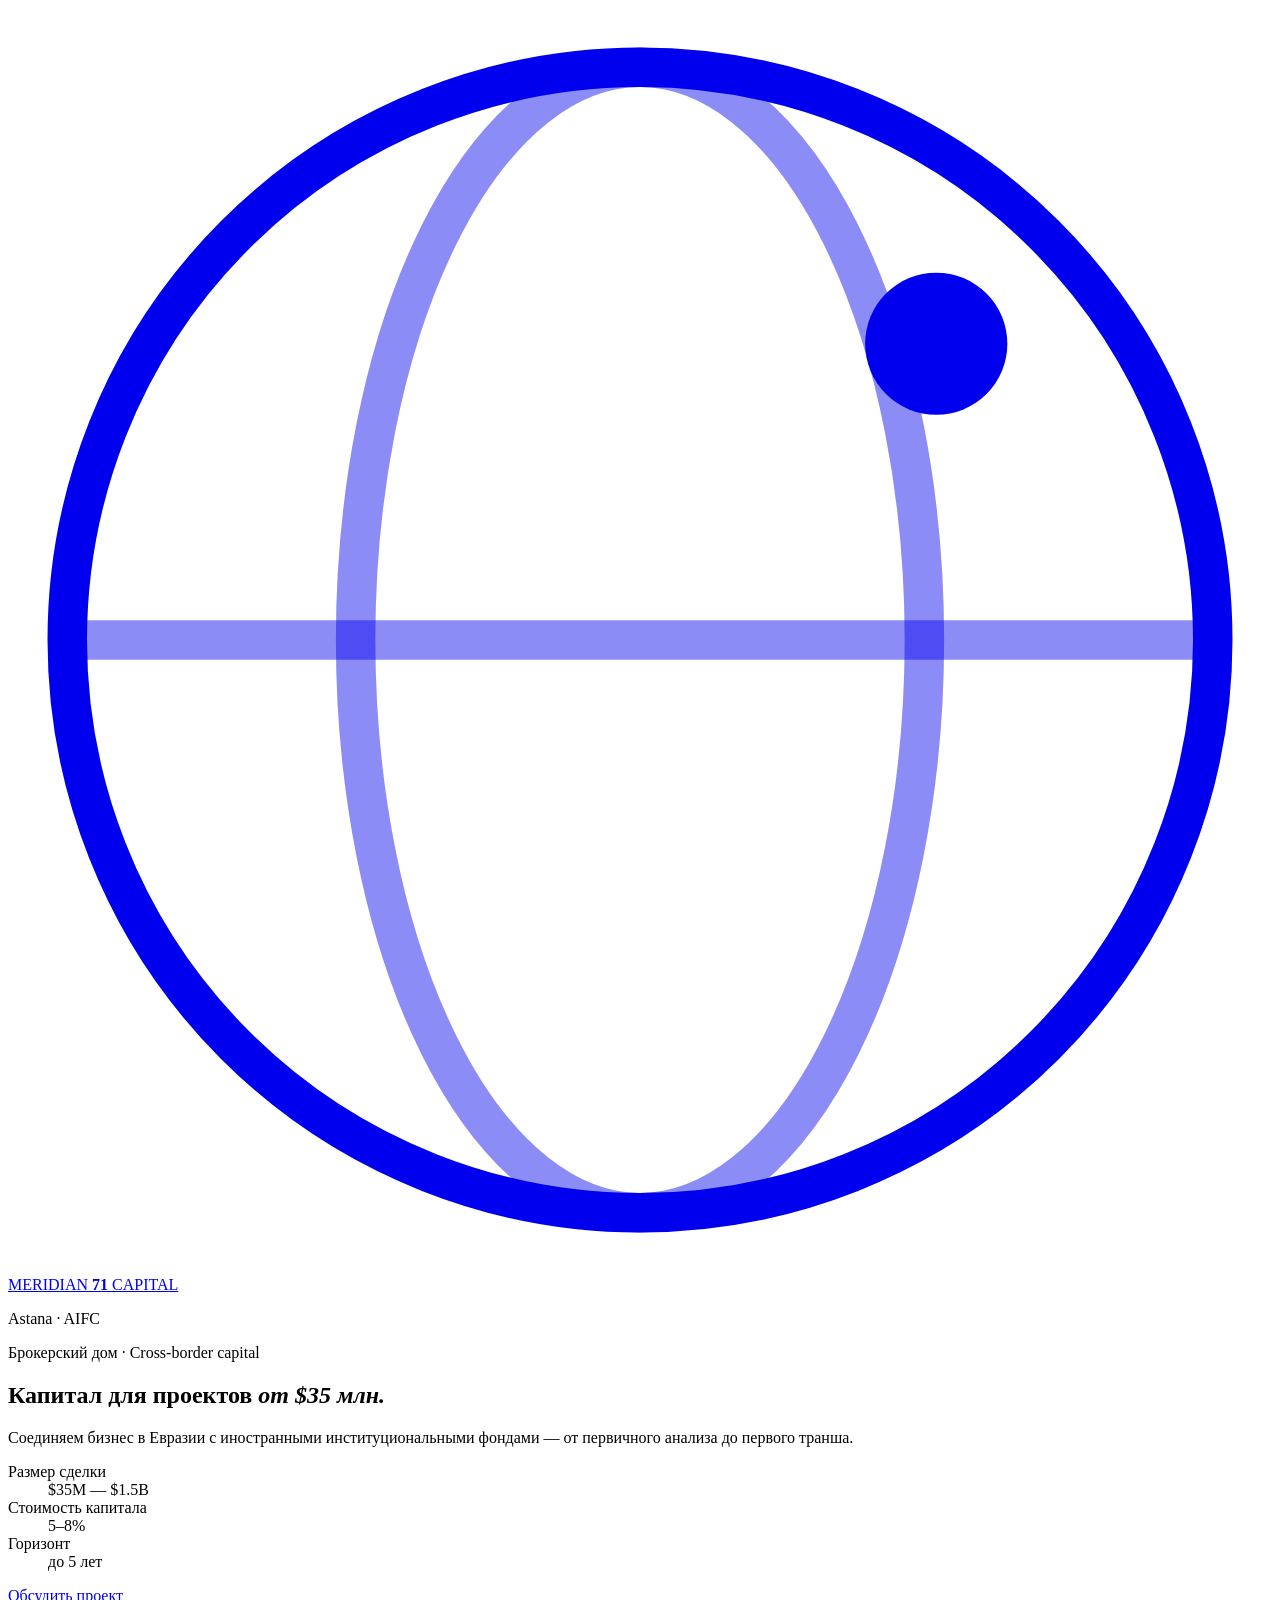
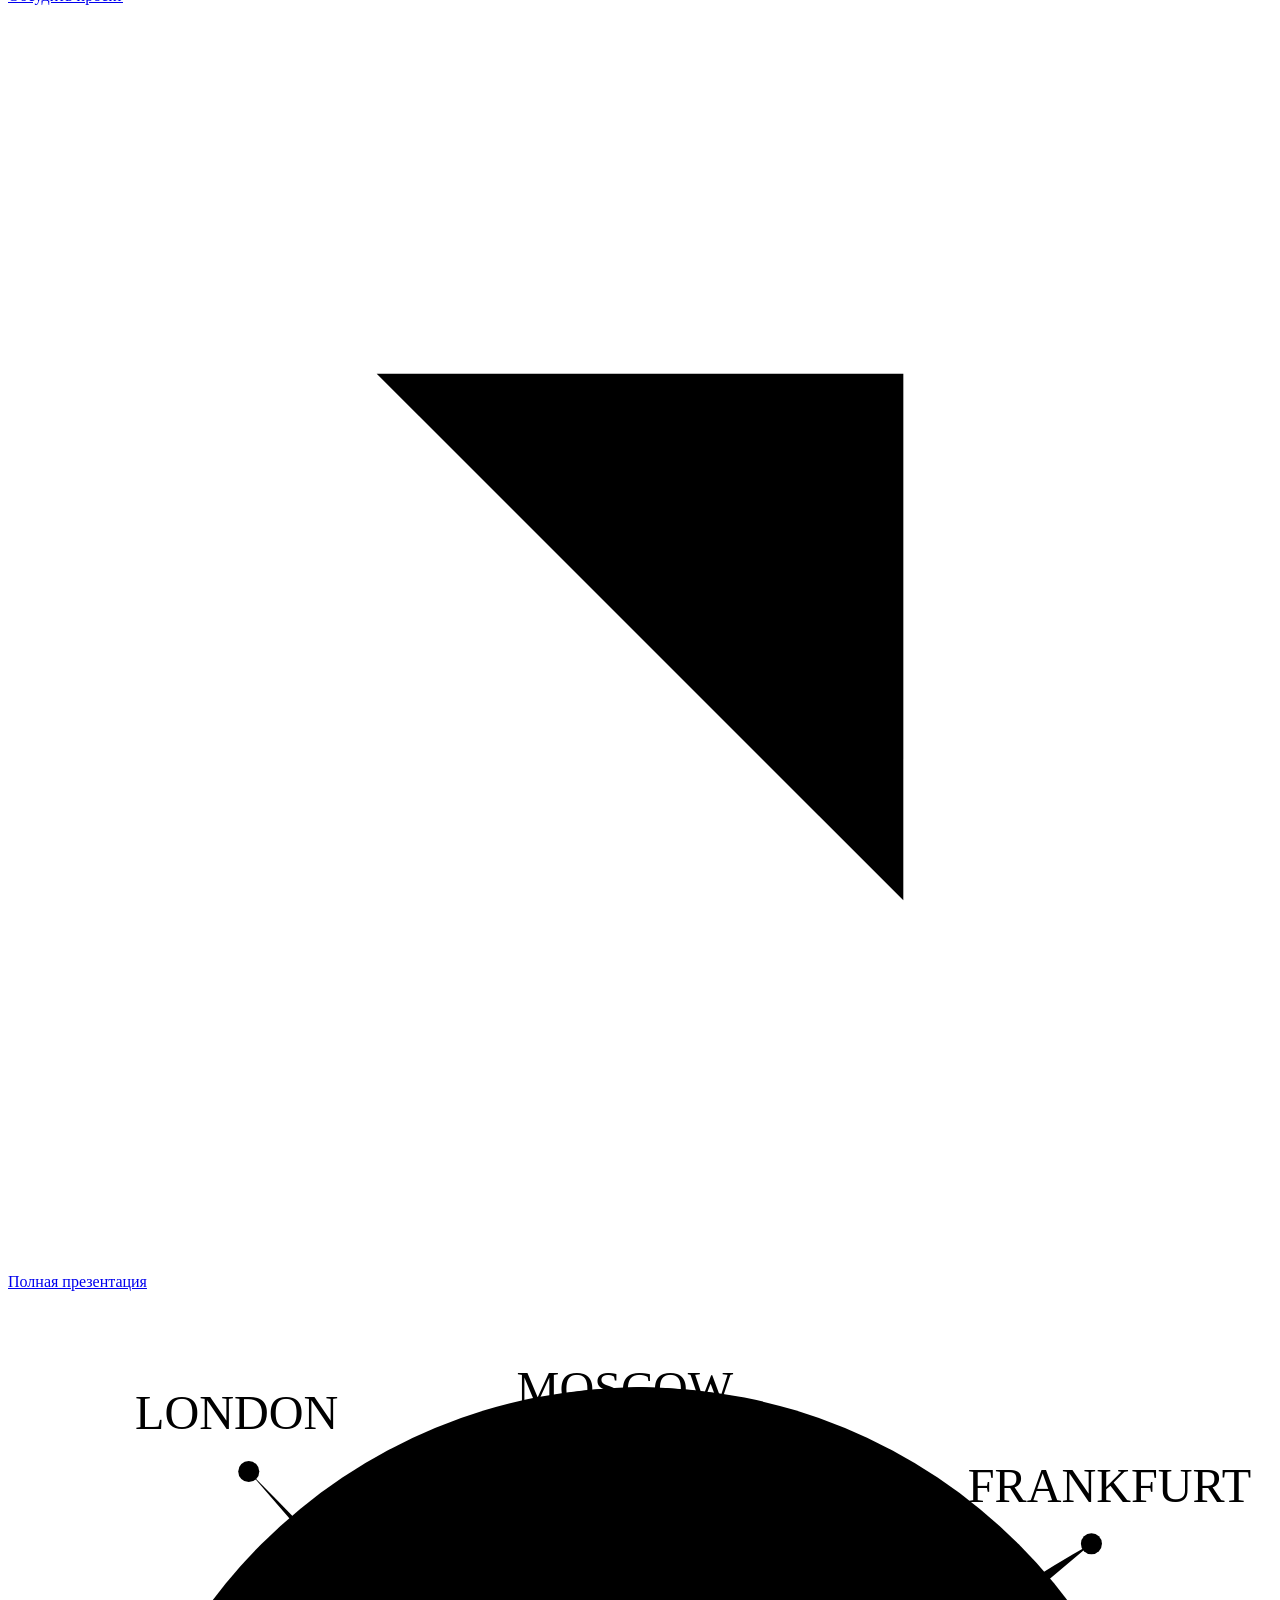
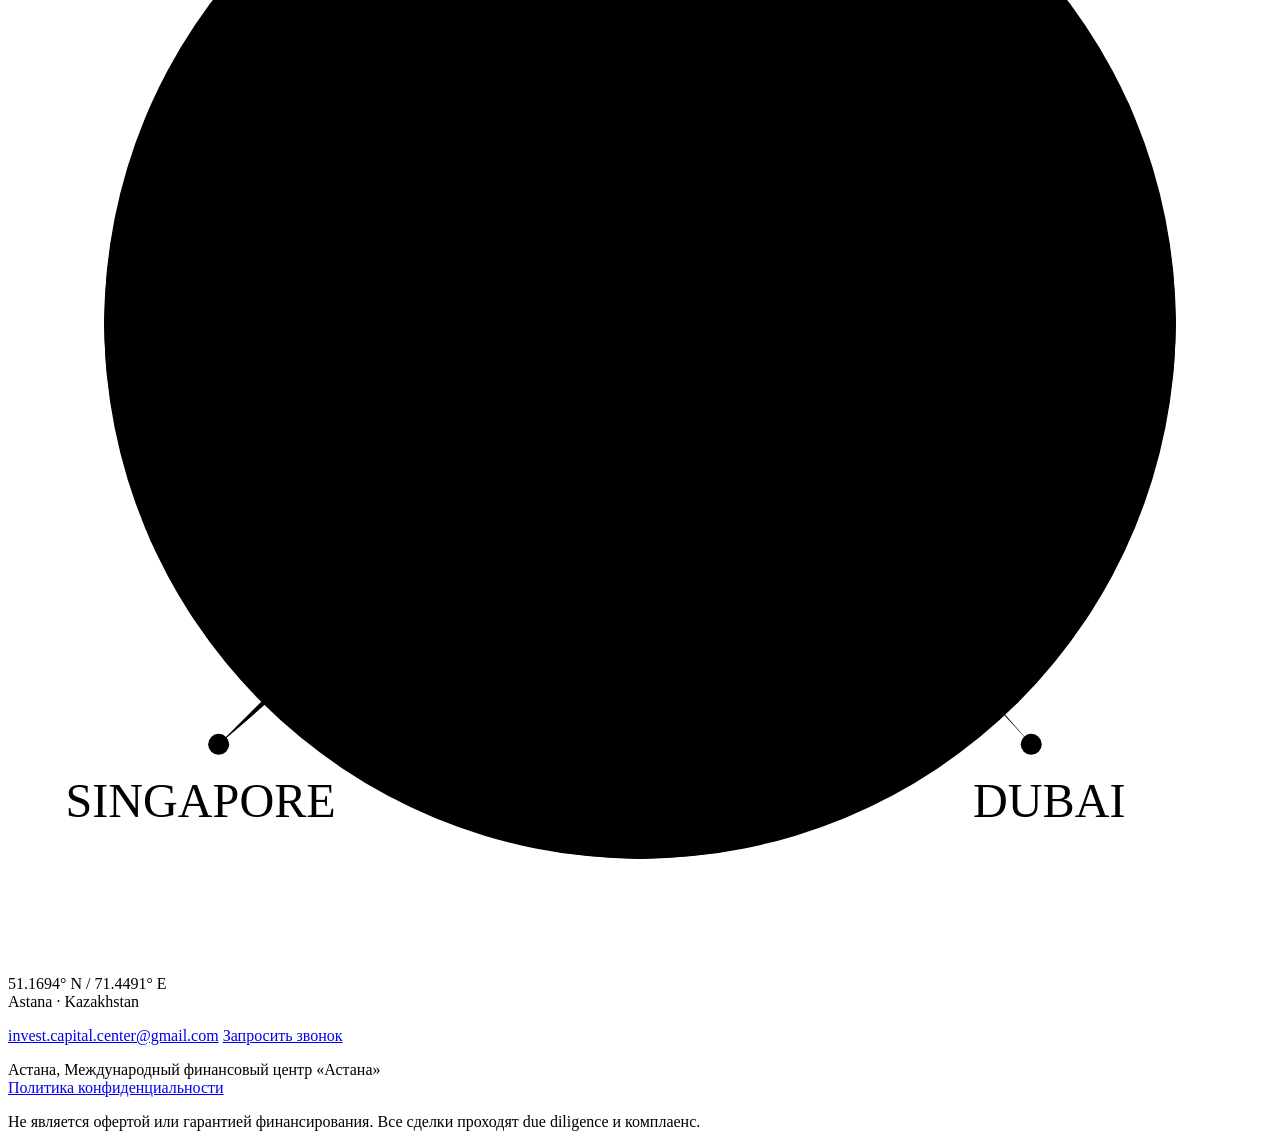
==== card/index.html @ a5fa6f57 "Add files via upload" ====
<!doctype html>
<html lang="ru">
<head>
  <meta charset="utf-8">
  <meta name="viewport" content="width=device-width, initial-scale=1">
  <title>Meridian 71 — онлайн-визитка</title>
  <meta name="description" content="Онлайн-визитка Meridian 71: капитал для проектов от $35 млн. Брокерский дом в Астане, AIFC — от первичного анализа до первого транша.">
  <meta name="theme-color" content="#0e1f19">
  <meta property="og:type" content="website">
  <meta property="og:locale" content="ru_RU">
  <meta property="og:site_name" content="Meridian 71">
  <meta property="og:title" content="Meridian 71 — онлайн-визитка">
  <meta property="og:description" content="Капитал для проектов от $35 млн. Брокерский дом в Астане, AIFC.">
  <meta property="og:url" content="https://meridian71.kz/card/">
  <meta property="og:image" content="https://meridian71.kz/assets/og-image.png">
  <meta property="og:image:width" content="1200">
  <meta property="og:image:height" content="630">
  <meta property="og:image:alt" content="Meridian 71 — маршрут капитала">
  <meta name="twitter:card" content="summary_large_image">
  <link rel="icon" href="../assets/favicon.svg" type="image/svg+xml">
  <link rel="preload" href="../assets/fonts.css" as="style">
  <link rel="stylesheet" href="../assets/fonts.css">
  <link rel="stylesheet" href="../assets/card.css">
</head>
<body>
  <main class="page">
    <article class="card" aria-labelledby="card-title">
      <header class="card-head">
        <a class="brand" href="../index.html" aria-label="Meridian 71 — полная версия сайта">
          <svg class="brand-mark" viewBox="0 0 32 32" aria-hidden="true">
            <circle cx="16" cy="16" r="14.5" fill="none" stroke="currentColor" stroke-width="1"/>
            <ellipse cx="16" cy="16" rx="7.2" ry="14.5" fill="none" stroke="currentColor" stroke-width="1" opacity=".45"/>
            <path d="M1.5 16h29" fill="none" stroke="currentColor" stroke-width="1" opacity=".45"/>
            <circle cx="23.5" cy="8.5" r="1.8" fill="currentColor"/>
          </svg>
          <span class="brand-text">
            <span class="brand-name">MERIDIAN <b>71</b></span>
            <span class="brand-sub">CAPITAL</span>
          </span>
        </a>
        <p class="status">Astana · AIFC</p>
      </header>

      <div class="card-body">
        <div class="card-copy">
          <p class="kicker">Брокерский дом · Cross-border capital</p>
          <h1 id="card-title">Капитал для проектов <em>от&nbsp;$35&nbsp;млн.</em></h1>
          <p class="lede">Соединяем бизнес в Евразии с иностранными институциональными фондами — от первичного анализа до первого транша.</p>

          <dl class="facts">
            <div>
              <dt>Размер сделки</dt>
              <dd>$35M — $1.5B</dd>
            </div>
            <div>
              <dt>Стоимость капитала</dt>
              <dd>5–8%</dd>
            </div>
            <div>
              <dt>Горизонт</dt>
              <dd>до 5 лет</dd>
            </div>
          </dl>

          <div class="actions">
            <a class="btn btn-primary" href="mailto:invest.capital.center@gmail.com?subject=Обсуждение%20проекта">
              <span>Обсудить проект</span>
              <svg class="icon" aria-hidden="true" viewBox="0 0 24 24"><path d="M7 17 17 7"/><path d="M7 7h10v10"/></svg>
            </a>
            <a class="btn btn-ghost" href="../index.html">Полная презентация</a>
          </div>
        </div>

        <div class="card-visual" aria-hidden="true">
          <svg class="route" viewBox="0 0 420 420">
            <g class="rings">
              <circle cx="210" cy="210" r="178"/>
              <circle cx="210" cy="210" r="132"/>
              <circle cx="210" cy="210" r="86"/>
              <ellipse cx="210" cy="210" rx="60" ry="178"/>
              <ellipse cx="210" cy="210" rx="118" ry="178"/>
              <ellipse cx="210" cy="210" rx="170" ry="178"/>
              <ellipse cx="210" cy="210" rx="178" ry="60"/>
              <ellipse cx="210" cy="210" rx="178" ry="118"/>
              <ellipse cx="210" cy="210" rx="178" ry="170"/>
              <ellipse cx="210" cy="210" rx="178" ry="66" transform="rotate(-24 210 210)"/>
            </g>
            <g class="arcs">
              <path d="M210 210 C 165 150 120 100 80 60"/>
              <path d="M210 210 C 260 154 310 112 360 84"/>
              <path d="M210 210 C 262 260 310 316 340 350"/>
              <path d="M210 210 C 158 260 112 316 70 350"/>
              <path d="M210 210 C 208 154 206 104 205 56"/>
            </g>
            <g class="nodes">
              <circle cx="80" cy="60" r="3.5"/>
              <circle cx="360" cy="84" r="3.5"/>
              <circle cx="340" cy="350" r="3.5"/>
              <circle cx="70" cy="350" r="3.5"/>
              <circle cx="205" cy="56" r="3.5"/>
            </g>
            <circle class="center-halo" cx="210" cy="210" r="18"/>
            <circle class="center" cx="210" cy="210" r="5"/>
            <path class="cross" d="M186 210h48M210 186v48"/>
            <g class="labels">
              <text x="76" y="46" text-anchor="middle">LONDON</text>
              <text x="366" y="70" text-anchor="middle">FRANKFURT</text>
              <text x="346" y="374" text-anchor="middle">DUBAI</text>
              <text x="64" y="374" text-anchor="middle">SINGAPORE</text>
              <text x="205" y="38" text-anchor="middle">MOSCOW</text>
              <text x="226" y="238" class="astana">ASTANA</text>
            </g>
          </svg>
          <p class="visual-note">51.1694° N / 71.4491° E<br>Astana · Kazakhstan</p>
        </div>
      </div>

      <footer class="card-foot">
        <div class="contact">
          <a href="mailto:invest.capital.center@gmail.com">invest.capital.center@gmail.com</a>
          <a href="mailto:invest.capital.center@gmail.com?subject=Запрос%20звонка">Запросить звонок</a>
        </div>
        <p class="address">Астана, Международный финансовый центр «Астана»<br><a href="../privacy.html">Политика конфиденциальности</a></p>
      </footer>

      <p class="disclaimer">Не является офертой или гарантией финансирования. Все сделки проходят due diligence и комплаенс.</p>
    </article>
  </main>
</body>
</html>
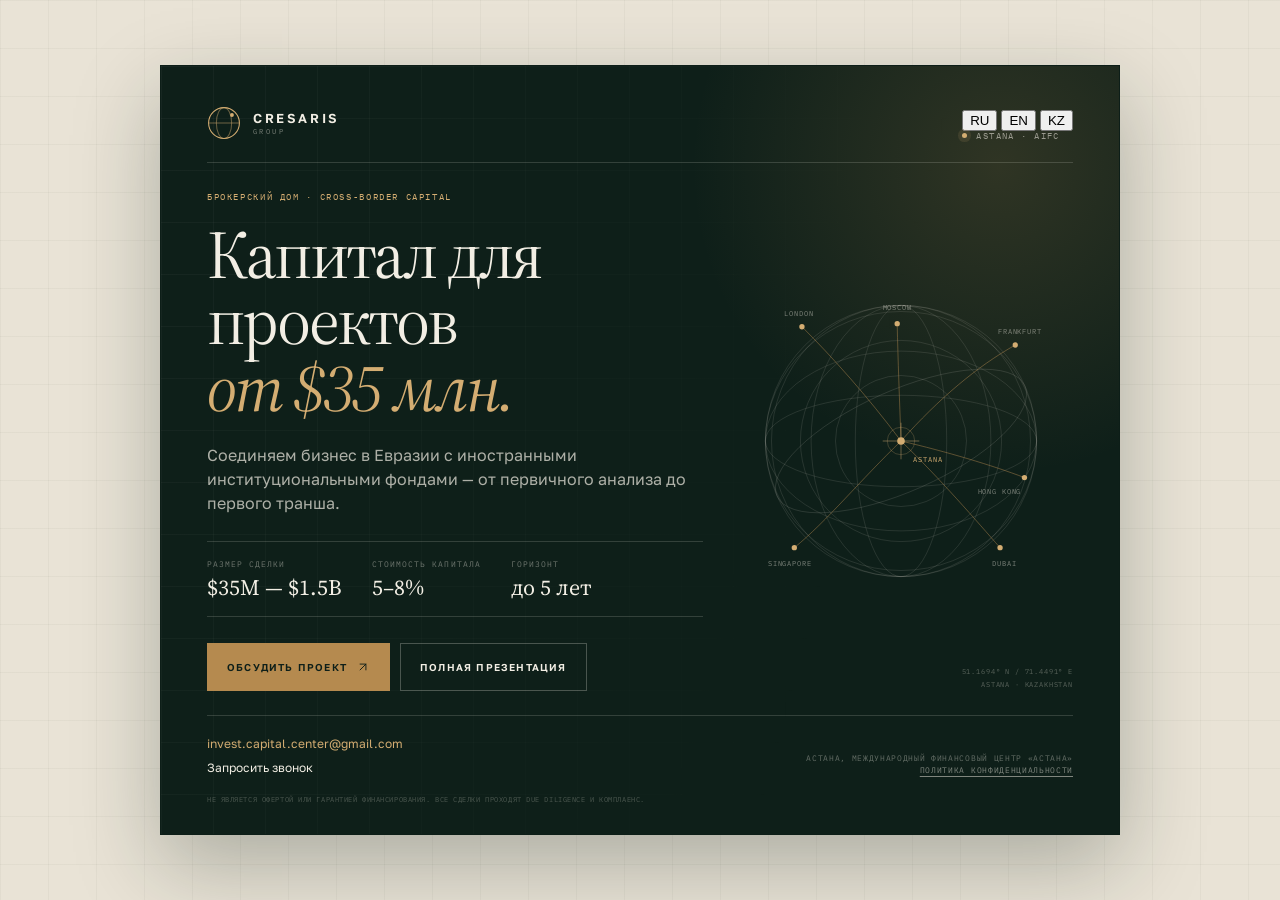
==== commit b42c5740: "Add files via upload" ====
--- a/card/index.html
+++ b/card/index.html
@@ -3,30 +3,30 @@
 <head>
   <meta charset="utf-8">
   <meta name="viewport" content="width=device-width, initial-scale=1">
-  <title>Meridian 71 — онлайн-визитка</title>
-  <meta name="description" content="Онлайн-визитка Meridian 71: капитал для проектов от $35 млн. Брокерский дом в Астане, AIFC — от первичного анализа до первого транша.">
+  <title>Cresaris Group — онлайн-визитка</title>
+  <meta name="description" content="Онлайн-визитка Cresaris Group: капитал для проектов от $35 млн. Брокерский дом в Астане, AIFC — от первичного анализа до первого транша.">
   <meta name="theme-color" content="#0e1f19">
   <meta property="og:type" content="website">
   <meta property="og:locale" content="ru_RU">
-  <meta property="og:site_name" content="Meridian 71">
-  <meta property="og:title" content="Meridian 71 — онлайн-визитка">
+  <meta property="og:site_name" content="Cresaris Group">
+  <meta property="og:title" content="Cresaris Group — онлайн-визитка">
   <meta property="og:description" content="Капитал для проектов от $35 млн. Брокерский дом в Астане, AIFC.">
-  <meta property="og:url" content="https://meridian71.kz/card/">
-  <meta property="og:image" content="https://meridian71.kz/assets/og-image.png">
+  <meta property="og:url" content="https://cresaris.group/card/">
+  <meta property="og:image" content="https://cresaris.group/assets/og-image.png">
   <meta property="og:image:width" content="1200">
   <meta property="og:image:height" content="630">
-  <meta property="og:image:alt" content="Meridian 71 — маршрут капитала">
+  <meta property="og:image:alt" content="Cresaris Group — маршрут капитала">
   <meta name="twitter:card" content="summary_large_image">
   <link rel="icon" href="../assets/favicon.svg" type="image/svg+xml">
   <link rel="preload" href="../assets/fonts.css" as="style">
   <link rel="stylesheet" href="../assets/fonts.css">
   <link rel="stylesheet" href="../assets/card.css">
 </head>
-<body>
+<body data-page="card">
   <main class="page">
     <article class="card" aria-labelledby="card-title">
       <header class="card-head">
-        <a class="brand" href="../index.html" aria-label="Meridian 71 — полная версия сайта">
+        <a class="brand" href="../index.html" aria-label="Cresaris Group — полная версия сайта" data-i18n-aria-label="nav.fullSite">
           <svg class="brand-mark" viewBox="0 0 32 32" aria-hidden="true">
             <circle cx="16" cy="16" r="14.5" fill="none" stroke="currentColor" stroke-width="1"/>
             <ellipse cx="16" cy="16" rx="7.2" ry="14.5" fill="none" stroke="currentColor" stroke-width="1" opacity=".45"/>
@@ -34,17 +34,24 @@
             <circle cx="23.5" cy="8.5" r="1.8" fill="currentColor"/>
           </svg>
           <span class="brand-text">
-            <span class="brand-name">MERIDIAN <b>71</b></span>
-            <span class="brand-sub">CAPITAL</span>
+            <span class="brand-name">CRESARIS</span>
+            <span class="brand-sub">GROUP</span>
           </span>
         </a>
-        <p class="status">Astana · AIFC</p>
+        <div class="card-head-tools">
+          <div class="lang-switch lang-switch-dark" role="group" aria-label="Язык сайта" data-i18n-skip>
+            <button type="button" class="lang-btn is-active" data-lang="ru" aria-pressed="true" lang="ru">RU</button>
+            <button type="button" class="lang-btn" data-lang="en" aria-pressed="false" lang="en">EN</button>
+            <button type="button" class="lang-btn" data-lang="kk" aria-pressed="false" lang="kk">KZ</button>
+          </div>
+          <p class="status">Astana · AIFC</p>
+        </div>
       </header>
 
       <div class="card-body">
         <div class="card-copy">
           <p class="kicker">Брокерский дом · Cross-border capital</p>
-          <h1 id="card-title">Капитал для проектов <em>от&nbsp;$35&nbsp;млн.</em></h1>
+          <h1 id="card-title" data-i18n-html="card.title">Капитал для проектов <em>от&nbsp;$35&nbsp;млн.</em></h1>
           <p class="lede">Соединяем бизнес в Евразии с иностранными институциональными фондами — от первичного анализа до первого транша.</p>
 
           <dl class="facts">
@@ -91,6 +98,7 @@
               <path d="M210 210 C 262 260 310 316 340 350"/>
               <path d="M210 210 C 158 260 112 316 70 350"/>
               <path d="M210 210 C 208 154 206 104 205 56"/>
+              <path d="M210 210 C 270 224 330 242 372 258"/>
             </g>
             <g class="nodes">
               <circle cx="80" cy="60" r="3.5"/>
@@ -98,6 +106,7 @@
               <circle cx="340" cy="350" r="3.5"/>
               <circle cx="70" cy="350" r="3.5"/>
               <circle cx="205" cy="56" r="3.5"/>
+              <circle cx="372" cy="258" r="3.5"/>
             </g>
             <circle class="center-halo" cx="210" cy="210" r="18"/>
             <circle class="center" cx="210" cy="210" r="5"/>
@@ -107,6 +116,7 @@
               <text x="366" y="70" text-anchor="middle">FRANKFURT</text>
               <text x="346" y="374" text-anchor="middle">DUBAI</text>
               <text x="64" y="374" text-anchor="middle">SINGAPORE</text>
+              <text x="368" y="280" text-anchor="end">HONG KONG</text>
               <text x="205" y="38" text-anchor="middle">MOSCOW</text>
               <text x="226" y="238" class="astana">ASTANA</text>
             </g>
@@ -126,5 +136,6 @@
       <p class="disclaimer">Не является офертой или гарантией финансирования. Все сделки проходят due diligence и комплаенс.</p>
     </article>
   </main>
+  <script src="../assets/i18n.js"></script>
 </body>
 </html>
--- a/assets/fonts.css
+++ b/assets/fonts.css
@@ -0,0 +1,279 @@
+/* cyrillic-ext */
+@font-face {
+  font-family: 'Golos Text';
+  font-style: normal;
+  font-weight: 400 900;
+  font-display: swap;
+  src: url(fonts/d36d241f77ad.woff2) format('woff2');
+  unicode-range: U+0460-052F, U+1C80-1C8A, U+20B4, U+2DE0-2DFF, U+A640-A69F, U+FE2E-FE2F;
+}
+/* cyrillic */
+@font-face {
+  font-family: 'Golos Text';
+  font-style: normal;
+  font-weight: 400 900;
+  font-display: swap;
+  src: url(fonts/465785f87055.woff2) format('woff2');
+  unicode-range: U+0301, U+0400-045F, U+0490-0491, U+04B0-04B1, U+2116;
+}
+/* latin-ext */
+@font-face {
+  font-family: 'Golos Text';
+  font-style: normal;
+  font-weight: 400 900;
+  font-display: swap;
+  src: url(fonts/9201c2a5ce4d.woff2) format('woff2');
+  unicode-range: U+0100-02BA, U+02BD-02C5, U+02C7-02CC, U+02CE-02D7, U+02DD-02FF, U+0304, U+0308, U+0329, U+1D00-1DBF, U+1E00-1E9F, U+1EF2-1EFF, U+2020, U+20A0-20AB, U+20AD-20C4, U+2113, U+2C60-2C7F, U+A720-A7FF;
+}
+/* latin */
+@font-face {
+  font-family: 'Golos Text';
+  font-style: normal;
+  font-weight: 400 900;
+  font-display: swap;
+  src: url(fonts/83cb19f9b7b0.woff2) format('woff2');
+  unicode-range: U+0000-00FF, U+0131, U+0152-0153, U+02BB-02BC, U+02C6, U+02DA, U+02DC, U+0304, U+0308, U+0329, U+2000-206F, U+20AC, U+2122, U+2191, U+2193, U+2212, U+2215, U+FEFF, U+FFFD;
+}
+/* cyrillic-ext */
+@font-face {
+  font-family: 'IBM Plex Mono';
+  font-style: italic;
+  font-weight: 400;
+  font-display: swap;
+  src: url(fonts/fe670a7e7c5c.woff2) format('woff2');
+  unicode-range: U+0460-052F, U+1C80-1C8A, U+20B4, U+2DE0-2DFF, U+A640-A69F, U+FE2E-FE2F;
+}
+/* cyrillic */
+@font-face {
+  font-family: 'IBM Plex Mono';
+  font-style: italic;
+  font-weight: 400;
+  font-display: swap;
+  src: url(fonts/4c44d894c77c.woff2) format('woff2');
+  unicode-range: U+0301, U+0400-045F, U+0490-0491, U+04B0-04B1, U+2116;
+}
+/* vietnamese */
+@font-face {
+  font-family: 'IBM Plex Mono';
+  font-style: italic;
+  font-weight: 400;
+  font-display: swap;
+  src: url(fonts/9f82391e9b15.woff2) format('woff2');
+  unicode-range: U+0102-0103, U+0110-0111, U+0128-0129, U+0168-0169, U+01A0-01A1, U+01AF-01B0, U+0300-0301, U+0303-0304, U+0308-0309, U+0323, U+0329, U+1EA0-1EF9, U+20AB;
+}
+/* latin-ext */
+@font-face {
+  font-family: 'IBM Plex Mono';
+  font-style: italic;
+  font-weight: 400;
+  font-display: swap;
+  src: url(fonts/0210dffb8d05.woff2) format('woff2');
+  unicode-range: U+0100-02BA, U+02BD-02C5, U+02C7-02CC, U+02CE-02D7, U+02DD-02FF, U+0304, U+0308, U+0329, U+1D00-1DBF, U+1E00-1E9F, U+1EF2-1EFF, U+2020, U+20A0-20AB, U+20AD-20C4, U+2113, U+2C60-2C7F, U+A720-A7FF;
+}
+/* latin */
+@font-face {
+  font-family: 'IBM Plex Mono';
+  font-style: italic;
+  font-weight: 400;
+  font-display: swap;
+  src: url(fonts/863c73553b8d.woff2) format('woff2');
+  unicode-range: U+0000-00FF, U+0131, U+0152-0153, U+02BB-02BC, U+02C6, U+02DA, U+02DC, U+0304, U+0308, U+0329, U+2000-206F, U+20AC, U+2122, U+2191, U+2193, U+2212, U+2215, U+FEFF, U+FFFD;
+}
+/* cyrillic-ext */
+@font-face {
+  font-family: 'IBM Plex Mono';
+  font-style: normal;
+  font-weight: 400;
+  font-display: swap;
+  src: url(fonts/64d42499a463.woff2) format('woff2');
+  unicode-range: U+0460-052F, U+1C80-1C8A, U+20B4, U+2DE0-2DFF, U+A640-A69F, U+FE2E-FE2F;
+}
+/* cyrillic */
+@font-face {
+  font-family: 'IBM Plex Mono';
+  font-style: normal;
+  font-weight: 400;
+  font-display: swap;
+  src: url(fonts/035f1b5c566e.woff2) format('woff2');
+  unicode-range: U+0301, U+0400-045F, U+0490-0491, U+04B0-04B1, U+2116;
+}
+/* vietnamese */
+@font-face {
+  font-family: 'IBM Plex Mono';
+  font-style: normal;
+  font-weight: 400;
+  font-display: swap;
+  src: url(fonts/264226c2a81f.woff2) format('woff2');
+  unicode-range: U+0102-0103, U+0110-0111, U+0128-0129, U+0168-0169, U+01A0-01A1, U+01AF-01B0, U+0300-0301, U+0303-0304, U+0308-0309, U+0323, U+0329, U+1EA0-1EF9, U+20AB;
+}
+/* latin-ext */
+@font-face {
+  font-family: 'IBM Plex Mono';
+  font-style: normal;
+  font-weight: 400;
+  font-display: swap;
+  src: url(fonts/1969f6ffdbf5.woff2) format('woff2');
+  unicode-range: U+0100-02BA, U+02BD-02C5, U+02C7-02CC, U+02CE-02D7, U+02DD-02FF, U+0304, U+0308, U+0329, U+1D00-1DBF, U+1E00-1E9F, U+1EF2-1EFF, U+2020, U+20A0-20AB, U+20AD-20C4, U+2113, U+2C60-2C7F, U+A720-A7FF;
+}
+/* latin */
+@font-face {
+  font-family: 'IBM Plex Mono';
+  font-style: normal;
+  font-weight: 400;
+  font-display: swap;
+  src: url(fonts/e2661bcc0d77.woff2) format('woff2');
+  unicode-range: U+0000-00FF, U+0131, U+0152-0153, U+02BB-02BC, U+02C6, U+02DA, U+02DC, U+0304, U+0308, U+0329, U+2000-206F, U+20AC, U+2122, U+2191, U+2193, U+2212, U+2215, U+FEFF, U+FFFD;
+}
+/* cyrillic-ext */
+@font-face {
+  font-family: 'IBM Plex Mono';
+  font-style: normal;
+  font-weight: 500;
+  font-display: swap;
+  src: url(fonts/da78b4b316e6.woff2) format('woff2');
+  unicode-range: U+0460-052F, U+1C80-1C8A, U+20B4, U+2DE0-2DFF, U+A640-A69F, U+FE2E-FE2F;
+}
+/* cyrillic */
+@font-face {
+  font-family: 'IBM Plex Mono';
+  font-style: normal;
+  font-weight: 500;
+  font-display: swap;
+  src: url(fonts/758b9f95f75a.woff2) format('woff2');
+  unicode-range: U+0301, U+0400-045F, U+0490-0491, U+04B0-04B1, U+2116;
+}
+/* vietnamese */
+@font-face {
+  font-family: 'IBM Plex Mono';
+  font-style: normal;
+  font-weight: 500;
+  font-display: swap;
+  src: url(fonts/baf63ee991d8.woff2) format('woff2');
+  unicode-range: U+0102-0103, U+0110-0111, U+0128-0129, U+0168-0169, U+01A0-01A1, U+01AF-01B0, U+0300-0301, U+0303-0304, U+0308-0309, U+0323, U+0329, U+1EA0-1EF9, U+20AB;
+}
+/* latin-ext */
+@font-face {
+  font-family: 'IBM Plex Mono';
+  font-style: normal;
+  font-weight: 500;
+  font-display: swap;
+  src: url(fonts/93cfae71a503.woff2) format('woff2');
+  unicode-range: U+0100-02BA, U+02BD-02C5, U+02C7-02CC, U+02CE-02D7, U+02DD-02FF, U+0304, U+0308, U+0329, U+1D00-1DBF, U+1E00-1E9F, U+1EF2-1EFF, U+2020, U+20A0-20AB, U+20AD-20C4, U+2113, U+2C60-2C7F, U+A720-A7FF;
+}
+/* latin */
+@font-face {
+  font-family: 'IBM Plex Mono';
+  font-style: normal;
+  font-weight: 500;
+  font-display: swap;
+  src: url(fonts/0bc96cd0d5b0.woff2) format('woff2');
+  unicode-range: U+0000-00FF, U+0131, U+0152-0153, U+02BB-02BC, U+02C6, U+02DA, U+02DC, U+0304, U+0308, U+0329, U+2000-206F, U+20AC, U+2122, U+2191, U+2193, U+2212, U+2215, U+FEFF, U+FFFD;
+}
+/* cyrillic-ext */
+@font-face {
+  font-family: 'Source Serif 4';
+  font-style: italic;
+  font-weight: 200 900;
+  font-display: swap;
+  src: url(fonts/afee451e6c7a.woff2) format('woff2');
+  unicode-range: U+0460-052F, U+1C80-1C8A, U+20B4, U+2DE0-2DFF, U+A640-A69F, U+FE2E-FE2F;
+}
+/* cyrillic */
+@font-face {
+  font-family: 'Source Serif 4';
+  font-style: italic;
+  font-weight: 200 900;
+  font-display: swap;
+  src: url(fonts/bfe35fb6bed7.woff2) format('woff2');
+  unicode-range: U+0301, U+0400-045F, U+0490-0491, U+04B0-04B1, U+2116;
+}
+/* greek */
+@font-face {
+  font-family: 'Source Serif 4';
+  font-style: italic;
+  font-weight: 200 900;
+  font-display: swap;
+  src: url(fonts/1beed7d67976.woff2) format('woff2');
+  unicode-range: U+0370-0377, U+037A-037F, U+0384-038A, U+038C, U+038E-03A1, U+03A3-03FF;
+}
+/* vietnamese */
+@font-face {
+  font-family: 'Source Serif 4';
+  font-style: italic;
+  font-weight: 200 900;
+  font-display: swap;
+  src: url(fonts/8f185e531fae.woff2) format('woff2');
+  unicode-range: U+0102-0103, U+0110-0111, U+0128-0129, U+0168-0169, U+01A0-01A1, U+01AF-01B0, U+0300-0301, U+0303-0304, U+0308-0309, U+0323, U+0329, U+1EA0-1EF9, U+20AB;
+}
+/* latin-ext */
+@font-face {
+  font-family: 'Source Serif 4';
+  font-style: italic;
+  font-weight: 200 900;
+  font-display: swap;
+  src: url(fonts/504640f5f052.woff2) format('woff2');
+  unicode-range: U+0100-02BA, U+02BD-02C5, U+02C7-02CC, U+02CE-02D7, U+02DD-02FF, U+0304, U+0308, U+0329, U+1D00-1DBF, U+1E00-1E9F, U+1EF2-1EFF, U+2020, U+20A0-20AB, U+20AD-20C4, U+2113, U+2C60-2C7F, U+A720-A7FF;
+}
+/* latin */
+@font-face {
+  font-family: 'Source Serif 4';
+  font-style: italic;
+  font-weight: 200 900;
+  font-display: swap;
+  src: url(fonts/3fee470f8fa8.woff2) format('woff2');
+  unicode-range: U+0000-00FF, U+0131, U+0152-0153, U+02BB-02BC, U+02C6, U+02DA, U+02DC, U+0304, U+0308, U+0329, U+2000-206F, U+20AC, U+2122, U+2191, U+2193, U+2212, U+2215, U+FEFF, U+FFFD;
+}
+/* cyrillic-ext */
+@font-face {
+  font-family: 'Source Serif 4';
+  font-style: normal;
+  font-weight: 200 900;
+  font-display: swap;
+  src: url(fonts/c986a617a654.woff2) format('woff2');
+  unicode-range: U+0460-052F, U+1C80-1C8A, U+20B4, U+2DE0-2DFF, U+A640-A69F, U+FE2E-FE2F;
+}
+/* cyrillic */
+@font-face {
+  font-family: 'Source Serif 4';
+  font-style: normal;
+  font-weight: 200 900;
+  font-display: swap;
+  src: url(fonts/cfb19a023fdf.woff2) format('woff2');
+  unicode-range: U+0301, U+0400-045F, U+0490-0491, U+04B0-04B1, U+2116;
+}
+/* greek */
+@font-face {
+  font-family: 'Source Serif 4';
+  font-style: normal;
+  font-weight: 200 900;
+  font-display: swap;
+  src: url(fonts/ebe447f08350.woff2) format('woff2');
+  unicode-range: U+0370-0377, U+037A-037F, U+0384-038A, U+038C, U+038E-03A1, U+03A3-03FF;
+}
+/* vietnamese */
+@font-face {
+  font-family: 'Source Serif 4';
+  font-style: normal;
+  font-weight: 200 900;
+  font-display: swap;
+  src: url(fonts/b5e5ca136d9f.woff2) format('woff2');
+  unicode-range: U+0102-0103, U+0110-0111, U+0128-0129, U+0168-0169, U+01A0-01A1, U+01AF-01B0, U+0300-0301, U+0303-0304, U+0308-0309, U+0323, U+0329, U+1EA0-1EF9, U+20AB;
+}
+/* latin-ext */
+@font-face {
+  font-family: 'Source Serif 4';
+  font-style: normal;
+  font-weight: 200 900;
+  font-display: swap;
+  src: url(fonts/f9c768ee618b.woff2) format('woff2');
+  unicode-range: U+0100-02BA, U+02BD-02C5, U+02C7-02CC, U+02CE-02D7, U+02DD-02FF, U+0304, U+0308, U+0329, U+1D00-1DBF, U+1E00-1E9F, U+1EF2-1EFF, U+2020, U+20A0-20AB, U+20AD-20C4, U+2113, U+2C60-2C7F, U+A720-A7FF;
+}
+/* latin */
+@font-face {
+  font-family: 'Source Serif 4';
+  font-style: normal;
+  font-weight: 200 900;
+  font-display: swap;
+  src: url(fonts/167ee9c3c901.woff2) format('woff2');
+  unicode-range: U+0000-00FF, U+0131, U+0152-0153, U+02BB-02BC, U+02C6, U+02DA, U+02DC, U+0304, U+0308, U+0329, U+2000-206F, U+20AC, U+2122, U+2191, U+2193, U+2212, U+2215, U+FEFF, U+FFFD;
+}
--- a/assets/fonts.css
+++ b/assets/fonts.css
@@ -0,0 +1,279 @@
+/* cyrillic-ext */
+@font-face {
+  font-family: 'Golos Text';
+  font-style: normal;
+  font-weight: 400 900;
+  font-display: swap;
+  src: url(fonts/d36d241f77ad.woff2) format('woff2');
+  unicode-range: U+0460-052F, U+1C80-1C8A, U+20B4, U+2DE0-2DFF, U+A640-A69F, U+FE2E-FE2F;
+}
+/* cyrillic */
+@font-face {
+  font-family: 'Golos Text';
+  font-style: normal;
+  font-weight: 400 900;
+  font-display: swap;
+  src: url(fonts/465785f87055.woff2) format('woff2');
+  unicode-range: U+0301, U+0400-045F, U+0490-0491, U+04B0-04B1, U+2116;
+}
+/* latin-ext */
+@font-face {
+  font-family: 'Golos Text';
+  font-style: normal;
+  font-weight: 400 900;
+  font-display: swap;
+  src: url(fonts/9201c2a5ce4d.woff2) format('woff2');
+  unicode-range: U+0100-02BA, U+02BD-02C5, U+02C7-02CC, U+02CE-02D7, U+02DD-02FF, U+0304, U+0308, U+0329, U+1D00-1DBF, U+1E00-1E9F, U+1EF2-1EFF, U+2020, U+20A0-20AB, U+20AD-20C4, U+2113, U+2C60-2C7F, U+A720-A7FF;
+}
+/* latin */
+@font-face {
+  font-family: 'Golos Text';
+  font-style: normal;
+  font-weight: 400 900;
+  font-display: swap;
+  src: url(fonts/83cb19f9b7b0.woff2) format('woff2');
+  unicode-range: U+0000-00FF, U+0131, U+0152-0153, U+02BB-02BC, U+02C6, U+02DA, U+02DC, U+0304, U+0308, U+0329, U+2000-206F, U+20AC, U+2122, U+2191, U+2193, U+2212, U+2215, U+FEFF, U+FFFD;
+}
+/* cyrillic-ext */
+@font-face {
+  font-family: 'IBM Plex Mono';
+  font-style: italic;
+  font-weight: 400;
+  font-display: swap;
+  src: url(fonts/fe670a7e7c5c.woff2) format('woff2');
+  unicode-range: U+0460-052F, U+1C80-1C8A, U+20B4, U+2DE0-2DFF, U+A640-A69F, U+FE2E-FE2F;
+}
+/* cyrillic */
+@font-face {
+  font-family: 'IBM Plex Mono';
+  font-style: italic;
+  font-weight: 400;
+  font-display: swap;
+  src: url(fonts/4c44d894c77c.woff2) format('woff2');
+  unicode-range: U+0301, U+0400-045F, U+0490-0491, U+04B0-04B1, U+2116;
+}
+/* vietnamese */
+@font-face {
+  font-family: 'IBM Plex Mono';
+  font-style: italic;
+  font-weight: 400;
+  font-display: swap;
+  src: url(fonts/9f82391e9b15.woff2) format('woff2');
+  unicode-range: U+0102-0103, U+0110-0111, U+0128-0129, U+0168-0169, U+01A0-01A1, U+01AF-01B0, U+0300-0301, U+0303-0304, U+0308-0309, U+0323, U+0329, U+1EA0-1EF9, U+20AB;
+}
+/* latin-ext */
+@font-face {
+  font-family: 'IBM Plex Mono';
+  font-style: italic;
+  font-weight: 400;
+  font-display: swap;
+  src: url(fonts/0210dffb8d05.woff2) format('woff2');
+  unicode-range: U+0100-02BA, U+02BD-02C5, U+02C7-02CC, U+02CE-02D7, U+02DD-02FF, U+0304, U+0308, U+0329, U+1D00-1DBF, U+1E00-1E9F, U+1EF2-1EFF, U+2020, U+20A0-20AB, U+20AD-20C4, U+2113, U+2C60-2C7F, U+A720-A7FF;
+}
+/* latin */
+@font-face {
+  font-family: 'IBM Plex Mono';
+  font-style: italic;
+  font-weight: 400;
+  font-display: swap;
+  src: url(fonts/863c73553b8d.woff2) format('woff2');
+  unicode-range: U+0000-00FF, U+0131, U+0152-0153, U+02BB-02BC, U+02C6, U+02DA, U+02DC, U+0304, U+0308, U+0329, U+2000-206F, U+20AC, U+2122, U+2191, U+2193, U+2212, U+2215, U+FEFF, U+FFFD;
+}
+/* cyrillic-ext */
+@font-face {
+  font-family: 'IBM Plex Mono';
+  font-style: normal;
+  font-weight: 400;
+  font-display: swap;
+  src: url(fonts/64d42499a463.woff2) format('woff2');
+  unicode-range: U+0460-052F, U+1C80-1C8A, U+20B4, U+2DE0-2DFF, U+A640-A69F, U+FE2E-FE2F;
+}
+/* cyrillic */
+@font-face {
+  font-family: 'IBM Plex Mono';
+  font-style: normal;
+  font-weight: 400;
+  font-display: swap;
+  src: url(fonts/035f1b5c566e.woff2) format('woff2');
+  unicode-range: U+0301, U+0400-045F, U+0490-0491, U+04B0-04B1, U+2116;
+}
+/* vietnamese */
+@font-face {
+  font-family: 'IBM Plex Mono';
+  font-style: normal;
+  font-weight: 400;
+  font-display: swap;
+  src: url(fonts/264226c2a81f.woff2) format('woff2');
+  unicode-range: U+0102-0103, U+0110-0111, U+0128-0129, U+0168-0169, U+01A0-01A1, U+01AF-01B0, U+0300-0301, U+0303-0304, U+0308-0309, U+0323, U+0329, U+1EA0-1EF9, U+20AB;
+}
+/* latin-ext */
+@font-face {
+  font-family: 'IBM Plex Mono';
+  font-style: normal;
+  font-weight: 400;
+  font-display: swap;
+  src: url(fonts/1969f6ffdbf5.woff2) format('woff2');
+  unicode-range: U+0100-02BA, U+02BD-02C5, U+02C7-02CC, U+02CE-02D7, U+02DD-02FF, U+0304, U+0308, U+0329, U+1D00-1DBF, U+1E00-1E9F, U+1EF2-1EFF, U+2020, U+20A0-20AB, U+20AD-20C4, U+2113, U+2C60-2C7F, U+A720-A7FF;
+}
+/* latin */
+@font-face {
+  font-family: 'IBM Plex Mono';
+  font-style: normal;
+  font-weight: 400;
+  font-display: swap;
+  src: url(fonts/e2661bcc0d77.woff2) format('woff2');
+  unicode-range: U+0000-00FF, U+0131, U+0152-0153, U+02BB-02BC, U+02C6, U+02DA, U+02DC, U+0304, U+0308, U+0329, U+2000-206F, U+20AC, U+2122, U+2191, U+2193, U+2212, U+2215, U+FEFF, U+FFFD;
+}
+/* cyrillic-ext */
+@font-face {
+  font-family: 'IBM Plex Mono';
+  font-style: normal;
+  font-weight: 500;
+  font-display: swap;
+  src: url(fonts/da78b4b316e6.woff2) format('woff2');
+  unicode-range: U+0460-052F, U+1C80-1C8A, U+20B4, U+2DE0-2DFF, U+A640-A69F, U+FE2E-FE2F;
+}
+/* cyrillic */
+@font-face {
+  font-family: 'IBM Plex Mono';
+  font-style: normal;
+  font-weight: 500;
+  font-display: swap;
+  src: url(fonts/758b9f95f75a.woff2) format('woff2');
+  unicode-range: U+0301, U+0400-045F, U+0490-0491, U+04B0-04B1, U+2116;
+}
+/* vietnamese */
+@font-face {
+  font-family: 'IBM Plex Mono';
+  font-style: normal;
+  font-weight: 500;
+  font-display: swap;
+  src: url(fonts/baf63ee991d8.woff2) format('woff2');
+  unicode-range: U+0102-0103, U+0110-0111, U+0128-0129, U+0168-0169, U+01A0-01A1, U+01AF-01B0, U+0300-0301, U+0303-0304, U+0308-0309, U+0323, U+0329, U+1EA0-1EF9, U+20AB;
+}
+/* latin-ext */
+@font-face {
+  font-family: 'IBM Plex Mono';
+  font-style: normal;
+  font-weight: 500;
+  font-display: swap;
+  src: url(fonts/93cfae71a503.woff2) format('woff2');
+  unicode-range: U+0100-02BA, U+02BD-02C5, U+02C7-02CC, U+02CE-02D7, U+02DD-02FF, U+0304, U+0308, U+0329, U+1D00-1DBF, U+1E00-1E9F, U+1EF2-1EFF, U+2020, U+20A0-20AB, U+20AD-20C4, U+2113, U+2C60-2C7F, U+A720-A7FF;
+}
+/* latin */
+@font-face {
+  font-family: 'IBM Plex Mono';
+  font-style: normal;
+  font-weight: 500;
+  font-display: swap;
+  src: url(fonts/0bc96cd0d5b0.woff2) format('woff2');
+  unicode-range: U+0000-00FF, U+0131, U+0152-0153, U+02BB-02BC, U+02C6, U+02DA, U+02DC, U+0304, U+0308, U+0329, U+2000-206F, U+20AC, U+2122, U+2191, U+2193, U+2212, U+2215, U+FEFF, U+FFFD;
+}
+/* cyrillic-ext */
+@font-face {
+  font-family: 'Source Serif 4';
+  font-style: italic;
+  font-weight: 200 900;
+  font-display: swap;
+  src: url(fonts/afee451e6c7a.woff2) format('woff2');
+  unicode-range: U+0460-052F, U+1C80-1C8A, U+20B4, U+2DE0-2DFF, U+A640-A69F, U+FE2E-FE2F;
+}
+/* cyrillic */
+@font-face {
+  font-family: 'Source Serif 4';
+  font-style: italic;
+  font-weight: 200 900;
+  font-display: swap;
+  src: url(fonts/bfe35fb6bed7.woff2) format('woff2');
+  unicode-range: U+0301, U+0400-045F, U+0490-0491, U+04B0-04B1, U+2116;
+}
+/* greek */
+@font-face {
+  font-family: 'Source Serif 4';
+  font-style: italic;
+  font-weight: 200 900;
+  font-display: swap;
+  src: url(fonts/1beed7d67976.woff2) format('woff2');
+  unicode-range: U+0370-0377, U+037A-037F, U+0384-038A, U+038C, U+038E-03A1, U+03A3-03FF;
+}
+/* vietnamese */
+@font-face {
+  font-family: 'Source Serif 4';
+  font-style: italic;
+  font-weight: 200 900;
+  font-display: swap;
+  src: url(fonts/8f185e531fae.woff2) format('woff2');
+  unicode-range: U+0102-0103, U+0110-0111, U+0128-0129, U+0168-0169, U+01A0-01A1, U+01AF-01B0, U+0300-0301, U+0303-0304, U+0308-0309, U+0323, U+0329, U+1EA0-1EF9, U+20AB;
+}
+/* latin-ext */
+@font-face {
+  font-family: 'Source Serif 4';
+  font-style: italic;
+  font-weight: 200 900;
+  font-display: swap;
+  src: url(fonts/504640f5f052.woff2) format('woff2');
+  unicode-range: U+0100-02BA, U+02BD-02C5, U+02C7-02CC, U+02CE-02D7, U+02DD-02FF, U+0304, U+0308, U+0329, U+1D00-1DBF, U+1E00-1E9F, U+1EF2-1EFF, U+2020, U+20A0-20AB, U+20AD-20C4, U+2113, U+2C60-2C7F, U+A720-A7FF;
+}
+/* latin */
+@font-face {
+  font-family: 'Source Serif 4';
+  font-style: italic;
+  font-weight: 200 900;
+  font-display: swap;
+  src: url(fonts/3fee470f8fa8.woff2) format('woff2');
+  unicode-range: U+0000-00FF, U+0131, U+0152-0153, U+02BB-02BC, U+02C6, U+02DA, U+02DC, U+0304, U+0308, U+0329, U+2000-206F, U+20AC, U+2122, U+2191, U+2193, U+2212, U+2215, U+FEFF, U+FFFD;
+}
+/* cyrillic-ext */
+@font-face {
+  font-family: 'Source Serif 4';
+  font-style: normal;
+  font-weight: 200 900;
+  font-display: swap;
+  src: url(fonts/c986a617a654.woff2) format('woff2');
+  unicode-range: U+0460-052F, U+1C80-1C8A, U+20B4, U+2DE0-2DFF, U+A640-A69F, U+FE2E-FE2F;
+}
+/* cyrillic */
+@font-face {
+  font-family: 'Source Serif 4';
+  font-style: normal;
+  font-weight: 200 900;
+  font-display: swap;
+  src: url(fonts/cfb19a023fdf.woff2) format('woff2');
+  unicode-range: U+0301, U+0400-045F, U+0490-0491, U+04B0-04B1, U+2116;
+}
+/* greek */
+@font-face {
+  font-family: 'Source Serif 4';
+  font-style: normal;
+  font-weight: 200 900;
+  font-display: swap;
+  src: url(fonts/ebe447f08350.woff2) format('woff2');
+  unicode-range: U+0370-0377, U+037A-037F, U+0384-038A, U+038C, U+038E-03A1, U+03A3-03FF;
+}
+/* vietnamese */
+@font-face {
+  font-family: 'Source Serif 4';
+  font-style: normal;
+  font-weight: 200 900;
+  font-display: swap;
+  src: url(fonts/b5e5ca136d9f.woff2) format('woff2');
+  unicode-range: U+0102-0103, U+0110-0111, U+0128-0129, U+0168-0169, U+01A0-01A1, U+01AF-01B0, U+0300-0301, U+0303-0304, U+0308-0309, U+0323, U+0329, U+1EA0-1EF9, U+20AB;
+}
+/* latin-ext */
+@font-face {
+  font-family: 'Source Serif 4';
+  font-style: normal;
+  font-weight: 200 900;
+  font-display: swap;
+  src: url(fonts/f9c768ee618b.woff2) format('woff2');
+  unicode-range: U+0100-02BA, U+02BD-02C5, U+02C7-02CC, U+02CE-02D7, U+02DD-02FF, U+0304, U+0308, U+0329, U+1D00-1DBF, U+1E00-1E9F, U+1EF2-1EFF, U+2020, U+20A0-20AB, U+20AD-20C4, U+2113, U+2C60-2C7F, U+A720-A7FF;
+}
+/* latin */
+@font-face {
+  font-family: 'Source Serif 4';
+  font-style: normal;
+  font-weight: 200 900;
+  font-display: swap;
+  src: url(fonts/167ee9c3c901.woff2) format('woff2');
+  unicode-range: U+0000-00FF, U+0131, U+0152-0153, U+02BB-02BC, U+02C6, U+02DA, U+02DC, U+0304, U+0308, U+0329, U+2000-206F, U+20AC, U+2122, U+2191, U+2193, U+2212, U+2215, U+FEFF, U+FFFD;
+}
--- a/assets/card.css
+++ b/assets/card.css
@@ -0,0 +1,541 @@
+:root {
+  --paper: #f2eee4;
+  --paper-2: #e9e3d6;
+  --ink: #0e1f19;
+  --brass: #b58a4f;
+  --brass-bright: #d4ad72;
+  --muted: #6b776e;
+  --line-dark: rgba(242, 238, 228, 0.16);
+  --font-display: "Source Serif 4", Georgia, serif;
+  --font-body: "Golos Text", Arial, sans-serif;
+  --font-mono: "IBM Plex Mono", "Courier New", monospace;
+  --ease: cubic-bezier(0.22, 0.61, 0.36, 1);
+}
+
+*,
+*::before,
+*::after {
+  box-sizing: border-box;
+}
+
+html {
+  -webkit-text-size-adjust: 100%;
+}
+
+body {
+  min-height: 100vh;
+  margin: 0;
+  padding: 24px;
+  display: grid;
+  place-items: center;
+  background-color: var(--paper-2);
+  background-image:
+    linear-gradient(rgba(14, 31, 25, 0.035) 1px, transparent 1px),
+    linear-gradient(90deg, rgba(14, 31, 25, 0.035) 1px, transparent 1px);
+  background-size: 48px 48px;
+  color: var(--ink);
+  font-family: var(--font-body);
+  font-size: 16px;
+  line-height: 1.5;
+  -webkit-font-smoothing: antialiased;
+}
+
+a {
+  color: inherit;
+}
+
+.page {
+  width: 100%;
+}
+
+.card {
+  position: relative;
+  width: min(960px, 100%);
+  min-height: 620px;
+  margin-inline: auto;
+  padding: 40px 46px 28px;
+  display: flex;
+  flex-direction: column;
+  overflow: hidden;
+  background: var(--ink);
+  color: var(--paper);
+  border: 1px solid rgba(14, 31, 25, 0.35);
+  box-shadow: 0 30px 80px rgba(14, 31, 25, 0.28);
+}
+
+.card::before {
+  content: "";
+  position: absolute;
+  inset: 0;
+  z-index: 0;
+  pointer-events: none;
+  background-image:
+    linear-gradient(rgba(242, 238, 228, 0.05) 1px, transparent 1px),
+    linear-gradient(90deg, rgba(242, 238, 228, 0.05) 1px, transparent 1px);
+  background-size: 52px 52px;
+  mask-image: linear-gradient(105deg, rgba(0, 0, 0, 0.8), transparent 72%);
+}
+
+.card::after {
+  content: "";
+  position: absolute;
+  z-index: 0;
+  top: -220px;
+  right: -200px;
+  width: 640px;
+  height: 640px;
+  border-radius: 50%;
+  pointer-events: none;
+  background: radial-gradient(circle, rgba(181, 138, 79, 0.2) 0%, rgba(181, 138, 79, 0) 68%);
+}
+
+.card > * {
+  position: relative;
+  z-index: 1;
+}
+
+.card-head {
+  display: flex;
+  align-items: center;
+  justify-content: space-between;
+  gap: 24px;
+  padding-bottom: 22px;
+  border-bottom: 1px solid var(--line-dark);
+}
+
+.brand {
+  display: inline-flex;
+  align-items: center;
+  gap: 12px;
+  color: var(--paper);
+  text-decoration: none;
+}
+
+.brand-mark {
+  width: 34px;
+  height: 34px;
+  color: var(--brass-bright);
+  flex: none;
+}
+
+.brand-text {
+  display: flex;
+  flex-direction: column;
+  gap: 3px;
+}
+
+.brand-name {
+  font-size: 13px;
+  font-weight: 600;
+  line-height: 1;
+  letter-spacing: 0.2em;
+  white-space: nowrap;
+}
+
+.brand-name b {
+  color: var(--brass-bright);
+  font-weight: 600;
+}
+
+.brand-sub {
+  color: rgba(242, 238, 228, 0.48);
+  font-family: var(--font-mono);
+  font-size: 7px;
+  line-height: 1;
+  letter-spacing: 0.34em;
+}
+
+.status {
+  margin: 0;
+  display: flex;
+  align-items: center;
+  gap: 9px;
+  color: rgba(242, 238, 228, 0.56);
+  font-family: var(--font-mono);
+  font-size: 9px;
+  line-height: 1;
+  letter-spacing: 0.16em;
+  text-transform: uppercase;
+  white-space: nowrap;
+}
+
+.status::before {
+  content: "";
+  width: 5px;
+  height: 5px;
+  border-radius: 50%;
+  background: var(--brass-bright);
+  box-shadow: 0 0 0 4px rgba(212, 173, 114, 0.12);
+}
+
+.card-body {
+  display: grid;
+  grid-template-columns: minmax(0, 1.18fr) minmax(0, 0.82fr);
+  gap: 26px;
+  align-items: center;
+  flex: 1;
+  padding: 28px 0 24px;
+}
+
+.card-copy {
+  max-width: 570px;
+}
+
+.kicker {
+  margin: 0 0 18px;
+  color: var(--brass-bright);
+  font-family: var(--font-mono);
+  font-size: 9px;
+  line-height: 1.4;
+  letter-spacing: 0.18em;
+  text-transform: uppercase;
+}
+
+h1 {
+  margin: 0;
+  font-family: var(--font-display);
+  font-size: clamp(3rem, 5.3vw, 4.8rem);
+  font-weight: 400;
+  line-height: 0.98;
+  letter-spacing: -0.045em;
+}
+
+h1 em {
+  color: var(--brass-bright);
+  font-style: italic;
+  white-space: nowrap;
+}
+
+.lede {
+  max-width: 490px;
+  margin: 22px 0 0;
+  color: rgba(242, 238, 228, 0.7);
+  font-size: 16px;
+  line-height: 1.5;
+}
+
+.facts {
+  display: flex;
+  gap: 30px;
+  margin: 26px 0 0;
+  padding: 17px 0;
+  border-top: 1px solid var(--line-dark);
+  border-bottom: 1px solid var(--line-dark);
+}
+
+.facts div {
+  min-width: 0;
+}
+
+.facts dt {
+  margin-bottom: 5px;
+  color: rgba(242, 238, 228, 0.42);
+  font-family: var(--font-mono);
+  font-size: 8px;
+  line-height: 1.4;
+  letter-spacing: 0.13em;
+  text-transform: uppercase;
+}
+
+.facts dd {
+  margin: 0;
+  color: var(--paper);
+  font-family: var(--font-display);
+  font-size: 22px;
+  line-height: 1.1;
+  white-space: nowrap;
+}
+
+.actions {
+  display: flex;
+  flex-wrap: wrap;
+  gap: 10px;
+  margin-top: 26px;
+}
+
+.btn {
+  min-height: 48px;
+  padding: 0 19px;
+  display: inline-flex;
+  align-items: center;
+  justify-content: center;
+  gap: 9px;
+  border: 1px solid transparent;
+  font-family: var(--font-body);
+  font-size: 10px;
+  font-weight: 600;
+  line-height: 1.2;
+  letter-spacing: 0.12em;
+  text-transform: uppercase;
+  text-decoration: none;
+  transition: background 0.25s var(--ease), border-color 0.25s var(--ease), color 0.25s var(--ease);
+}
+
+.btn-primary {
+  background: var(--brass);
+  border-color: var(--brass);
+  color: var(--ink);
+}
+
+.btn-primary:hover {
+  background: var(--brass-bright);
+  border-color: var(--brass-bright);
+}
+
+.btn-ghost {
+  background: transparent;
+  border-color: rgba(242, 238, 228, 0.26);
+  color: var(--paper);
+}
+
+.btn-ghost:hover {
+  border-color: rgba(242, 238, 228, 0.5);
+}
+
+.icon {
+  width: 14px;
+  height: 14px;
+  fill: none;
+  stroke: currentColor;
+  stroke-width: 1.6;
+  stroke-linecap: round;
+  stroke-linejoin: round;
+  flex: none;
+}
+
+:focus-visible {
+  outline: 2px solid var(--brass-bright);
+  outline-offset: 4px;
+}
+
+.card-visual {
+  position: relative;
+  align-self: stretch;
+  min-height: 300px;
+  display: flex;
+  align-items: center;
+  justify-content: center;
+}
+
+.route {
+  width: min(100%, 320px);
+  height: auto;
+  overflow: visible;
+}
+
+.route .rings {
+  fill: none;
+  stroke: rgba(242, 238, 228, 0.15);
+  stroke-width: 1;
+}
+
+.route .arcs {
+  fill: none;
+  stroke: rgba(181, 138, 79, 0.55);
+  stroke-width: 1.1;
+}
+
+.route .nodes {
+  fill: var(--brass-bright);
+}
+
+.route .center-halo {
+  fill: none;
+  stroke: rgba(212, 173, 114, 0.32);
+  stroke-width: 1;
+}
+
+.route .center {
+  fill: var(--brass-bright);
+}
+
+.route .cross {
+  stroke: rgba(212, 173, 114, 0.6);
+  stroke-width: 1;
+}
+
+.route .labels text {
+  fill: rgba(242, 238, 228, 0.48);
+  font-family: var(--font-mono);
+  font-size: 9.5px;
+  letter-spacing: 0.12em;
+}
+
+.route .labels .astana {
+  fill: var(--brass-bright);
+}
+
+.visual-note {
+  position: absolute;
+  right: 0;
+  bottom: 0;
+  margin: 0;
+  color: rgba(242, 238, 228, 0.32);
+  font-family: var(--font-mono);
+  font-size: 7px;
+  line-height: 1.8;
+  letter-spacing: 0.12em;
+  text-align: right;
+  text-transform: uppercase;
+}
+
+.card-foot {
+  display: flex;
+  align-items: flex-end;
+  justify-content: space-between;
+  gap: 24px;
+  padding-top: 20px;
+  border-top: 1px solid var(--line-dark);
+}
+
+.contact {
+  display: flex;
+  flex-direction: column;
+  gap: 7px;
+}
+
+.contact a {
+  width: fit-content;
+  color: var(--paper);
+  font-size: 12px;
+  line-height: 1.4;
+  text-decoration: none;
+}
+
+.contact a:first-child {
+  color: var(--brass-bright);
+}
+
+.contact a:hover {
+  text-decoration: underline;
+  text-underline-offset: 3px;
+}
+
+.address {
+  margin: 0;
+  color: rgba(242, 238, 228, 0.38);
+  font-family: var(--font-mono);
+  font-size: 7.5px;
+  line-height: 1.7;
+  letter-spacing: 0.09em;
+  text-align: right;
+  text-transform: uppercase;
+}
+
+.address a {
+  color: rgba(242, 238, 228, 0.5);
+  text-underline-offset: 3px;
+}
+
+.disclaimer {
+  max-width: 720px;
+  margin: 17px 0 0;
+  color: rgba(242, 238, 228, 0.28);
+  font-family: var(--font-mono);
+  font-size: 7px;
+  line-height: 1.7;
+  letter-spacing: 0.08em;
+  text-transform: uppercase;
+}
+
+@media (max-height: 850px) and (min-width: 821px) {
+  body {
+    padding: 12px;
+  }
+}
+
+@media (max-width: 820px) {
+  body {
+    padding: 10px;
+    align-items: start;
+  }
+
+  .card {
+    min-height: calc(100svh - 20px);
+    padding: 26px 22px 22px;
+  }
+
+  .card-body {
+    grid-template-columns: 1fr;
+    gap: 0;
+    padding: 26px 0 22px;
+  }
+
+  .card-copy {
+    max-width: none;
+  }
+
+  .card-visual {
+    display: none;
+  }
+
+  h1 {
+    font-size: clamp(2.7rem, 12vw, 3.5rem);
+  }
+
+  .lede {
+    margin-top: 18px;
+    font-size: 15px;
+  }
+
+  .facts {
+    gap: 18px;
+    margin-top: 22px;
+  }
+
+  .facts dd {
+    font-size: 20px;
+  }
+
+  .actions {
+    margin-top: 22px;
+  }
+
+  .btn {
+    flex: 1 1 auto;
+  }
+
+  .card-foot {
+    flex-direction: column;
+    align-items: flex-start;
+    gap: 15px;
+  }
+
+  .address {
+    text-align: left;
+  }
+}
+
+@media (max-width: 350px) {
+  .status {
+    display: none;
+  }
+}
+
+@media (max-width: 430px) {
+  h1 {
+    font-size: clamp(2.55rem, 13vw, 3.1rem);
+  }
+
+  .facts {
+    justify-content: space-between;
+    gap: 12px;
+  }
+
+  .facts dt {
+    font-size: 7px;
+  }
+
+  .facts dd {
+    font-size: 18px;
+  }
+
+  .btn {
+    width: 100%;
+    flex: none;
+  }
+
+  .contact a {
+    font-size: 11px;
+  }
+}
